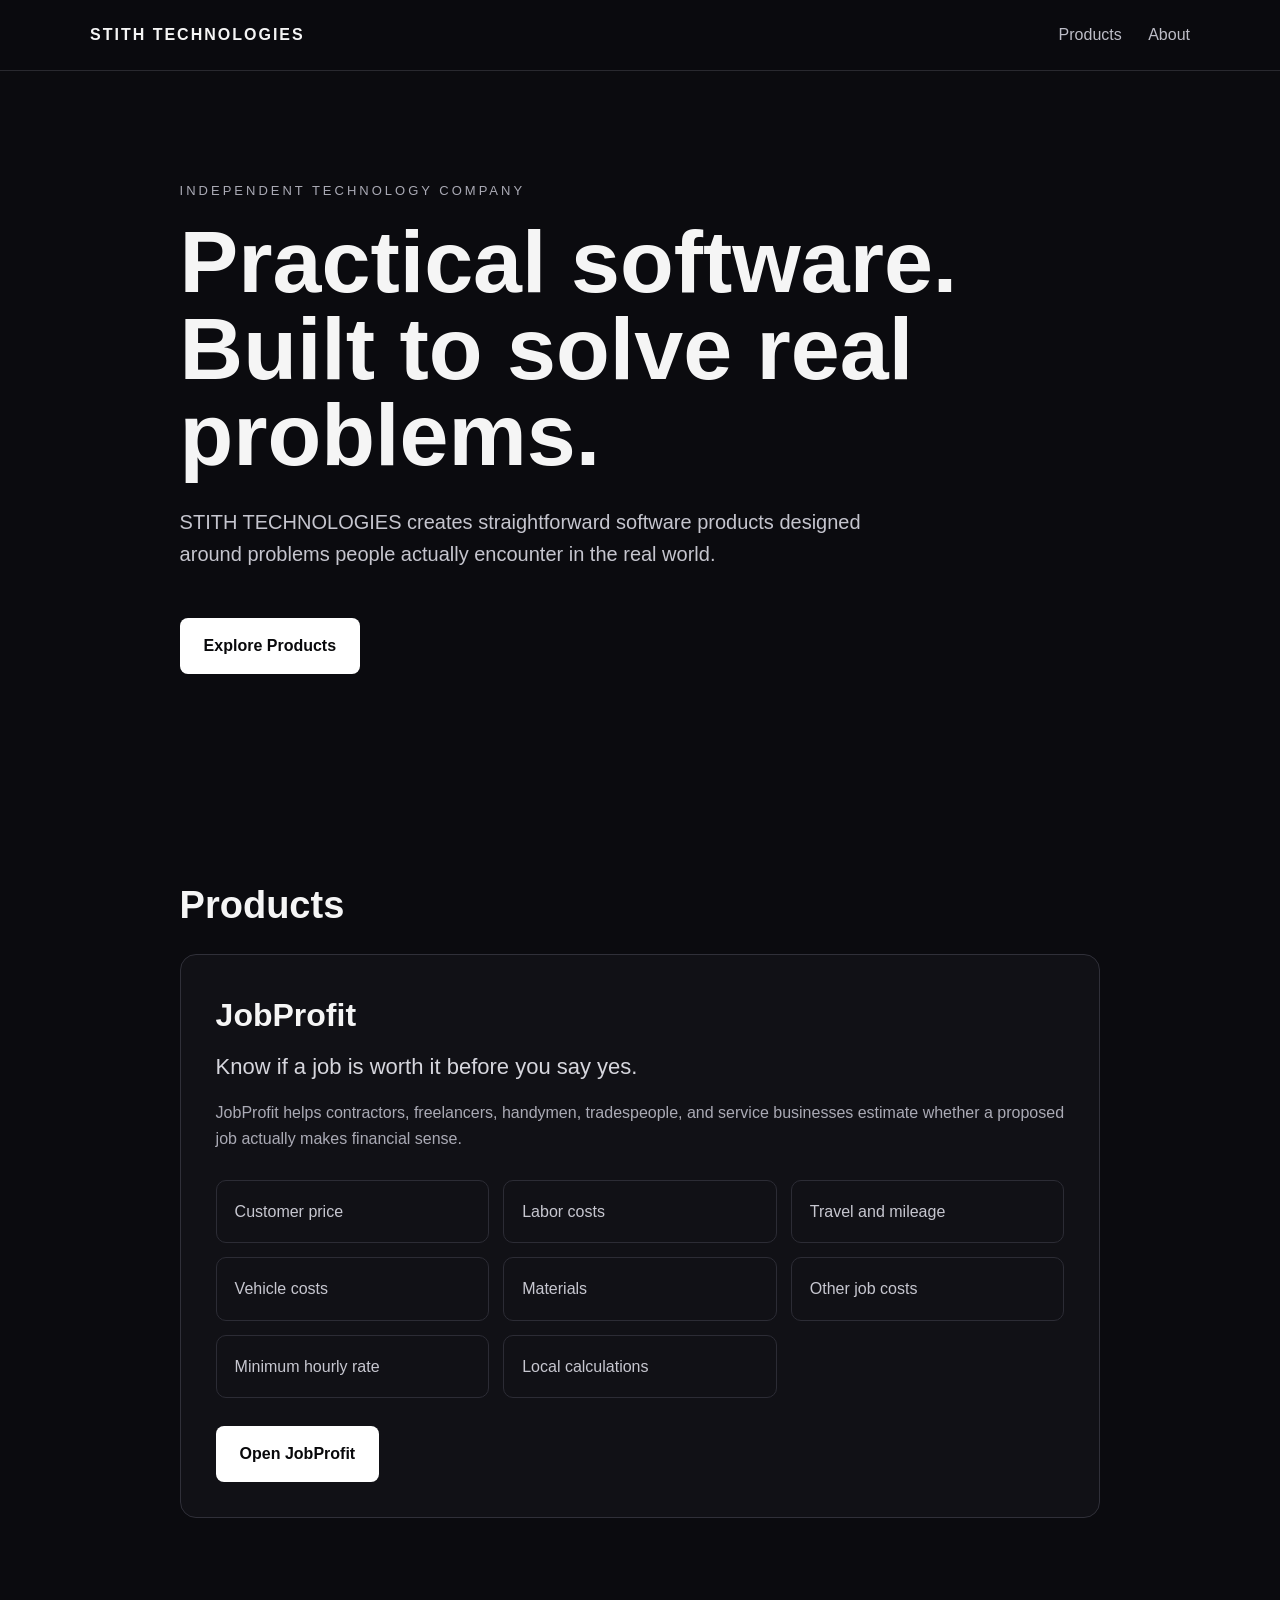
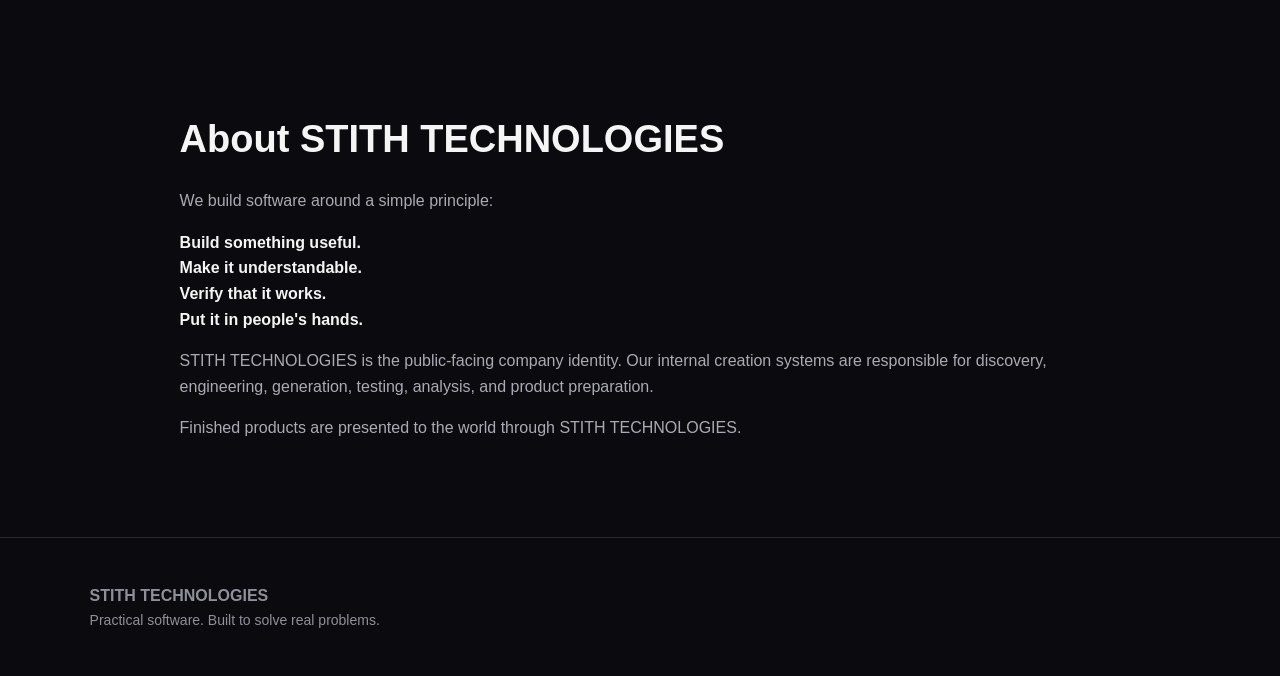
==== index.html @ 2377e305 "Initial public JobProfit release" ====
﻿<!DOCTYPE html>
<html lang="en">
<head>
<meta charset="UTF-8">
<meta name="viewport" content="width=device-width, initial-scale=1.0">
<title>STITH TECHNOLOGIES</title>
<meta name="description" content="STITH TECHNOLOGIES builds practical software designed to solve real-world problems.">
<style>
* {
    box-sizing: border-box;
}

html {
    scroll-behavior: smooth;
}

body {
    margin: 0;
    font-family: Arial, Helvetica, sans-serif;
    background: #0b0b0f;
    color: #f5f5f5;
    line-height: 1.6;
}

a {
    color: inherit;
}

header {
    border-bottom: 1px solid #29292f;
    padding: 22px 7%;
    position: sticky;
    top: 0;
    background: rgba(11,11,15,.96);
    backdrop-filter: blur(10px);
    z-index: 10;
}

.nav {
    max-width: 1100px;
    margin: auto;
    display: flex;
    justify-content: space-between;
    align-items: center;
}

.brand {
    font-weight: 800;
    letter-spacing: 2px;
}

.nav a {
    text-decoration: none;
    margin-left: 22px;
    color: #bdbdc7;
}

.nav a:hover {
    color: white;
}

.hero {
    max-width: 1100px;
    margin: auto;
    padding: 110px 7% 90px;
}

.eyebrow {
    color: #aaaab5;
    letter-spacing: 3px;
    text-transform: uppercase;
    font-size: 13px;
}

h1 {
    font-size: clamp(48px, 8vw, 88px);
    line-height: .98;
    margin: 18px 0 28px;
    max-width: 900px;
}

.hero p {
    color: #c5c5ce;
    font-size: 20px;
    max-width: 700px;
}

.button {
    display: inline-block;
    margin-top: 28px;
    padding: 15px 24px;
    background: white;
    color: #09090b;
    text-decoration: none;
    font-weight: 700;
    border-radius: 8px;
}

.section {
    max-width: 1100px;
    margin: auto;
    padding: 80px 7%;
}

.section h2 {
    font-size: 38px;
    margin-bottom: 18px;
}

.muted {
    color: #aaaab5;
}

.product {
    border: 1px solid #303039;
    border-radius: 16px;
    padding: 35px;
    background: #111116;
}

.product h3 {
    font-size: 32px;
    margin: 0 0 8px;
}

.tagline {
    font-size: 22px;
    color: #d6d6dd;
}

.features {
    display: grid;
    grid-template-columns: repeat(auto-fit,minmax(220px,1fr));
    gap: 14px;
    margin-top: 28px;
}

.feature {
    border: 1px solid #2c2c35;
    padding: 18px;
    border-radius: 10px;
    color: #c7c7d0;
}

footer {
    border-top: 1px solid #29292f;
    padding: 45px 7%;
    color: #8f8f99;
}

.small {
    font-size: 14px;
}

@media(max-width:700px) {
    header {
        position: static;
    }

    .nav a {
        display: none;
    }

    .hero {
        padding-top: 70px;
    }
}
</style>
</head>

<body>

<header>
    <div class="nav">
        <div class="brand">STITH TECHNOLOGIES</div>
        <div>
            <a href="#products">Products</a>
            <a href="#about">About</a>
        </div>
    </div>
</header>

<main>

<section class="hero">
    <div class="eyebrow">Independent Technology Company</div>

    <h1>Practical software.<br>Built to solve real problems.</h1>

    <p>
        STITH TECHNOLOGIES creates straightforward software products
        designed around problems people actually encounter in the real world.
    </p>

    <a class="button" href="#products">Explore Products</a>
</section>

<section class="section" id="products">
    <h2>Products</h2>

    <div class="product">
        <h3>JobProfit</h3>

        <div class="tagline">
            Know if a job is worth it before you say yes.
        </div>

        <p class="muted">
            JobProfit helps contractors, freelancers, handymen,
            tradespeople, and service businesses estimate whether
            a proposed job actually makes financial sense.
        </p>

        <div class="features">
            <div class="feature">Customer price</div>
            <div class="feature">Labor costs</div>
            <div class="feature">Travel and mileage</div>
            <div class="feature">Vehicle costs</div>
            <div class="feature">Materials</div>
            <div class="feature">Other job costs</div>
            <div class="feature">Minimum hourly rate</div>
            <div class="feature">Local calculations</div>
        </div>

        <a class="button" href="jobprofit/index.html">
            Open JobProfit
        </a>
    </div>
</section>

<section class="section" id="about">
    <h2>About STITH TECHNOLOGIES</h2>

    <p class="muted">
        We build software around a simple principle:
    </p>

    <p>
        <strong>Build something useful.</strong><br>
        <strong>Make it understandable.</strong><br>
        <strong>Verify that it works.</strong><br>
        <strong>Put it in people's hands.</strong>
    </p>

    <p class="muted">
        STITH TECHNOLOGIES is the public-facing company identity.
        Our internal creation systems are responsible for discovery,
        engineering, generation, testing, analysis, and product preparation.
    </p>

    <p class="muted">
        Finished products are presented to the world through STITH TECHNOLOGIES.
    </p>
</section>

</main>

<footer>
    <strong>STITH TECHNOLOGIES</strong>
    <div class="small">
        Practical software. Built to solve real problems.
    </div>
</footer>

</body>
</html>
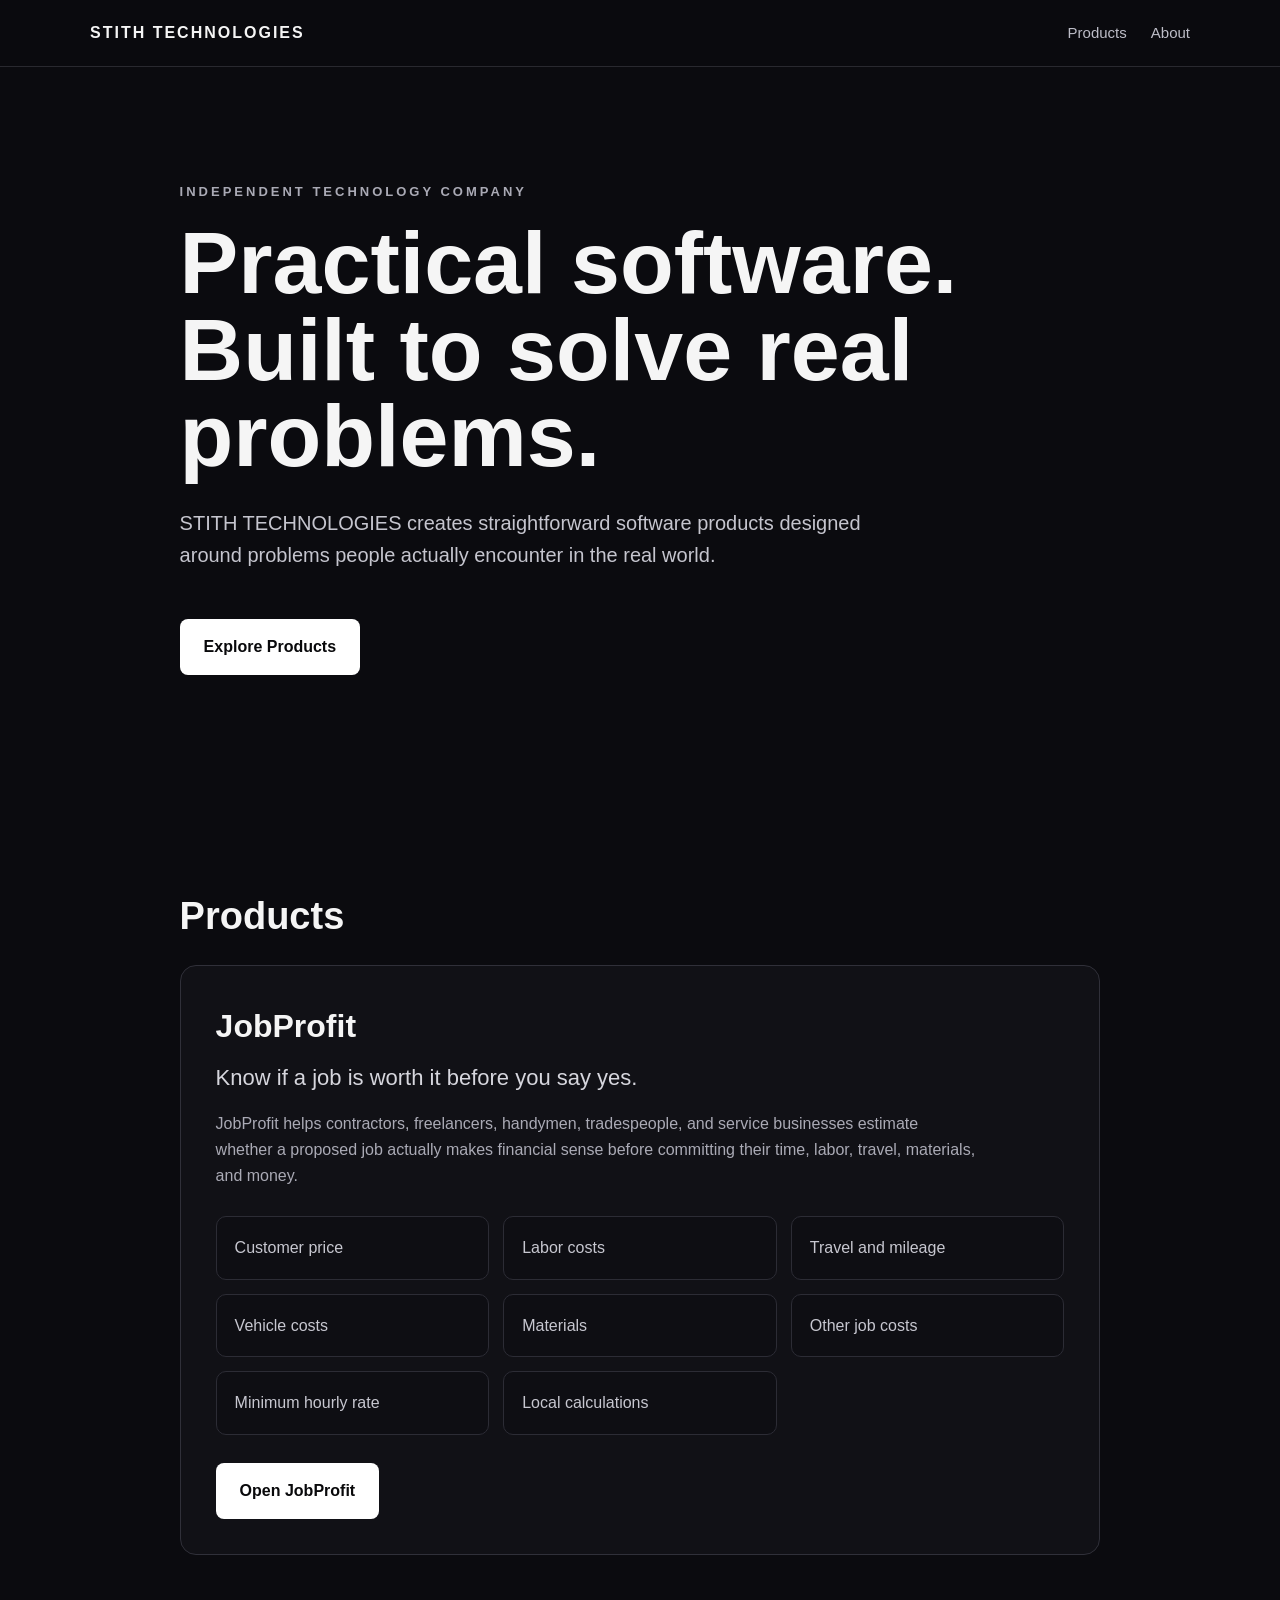
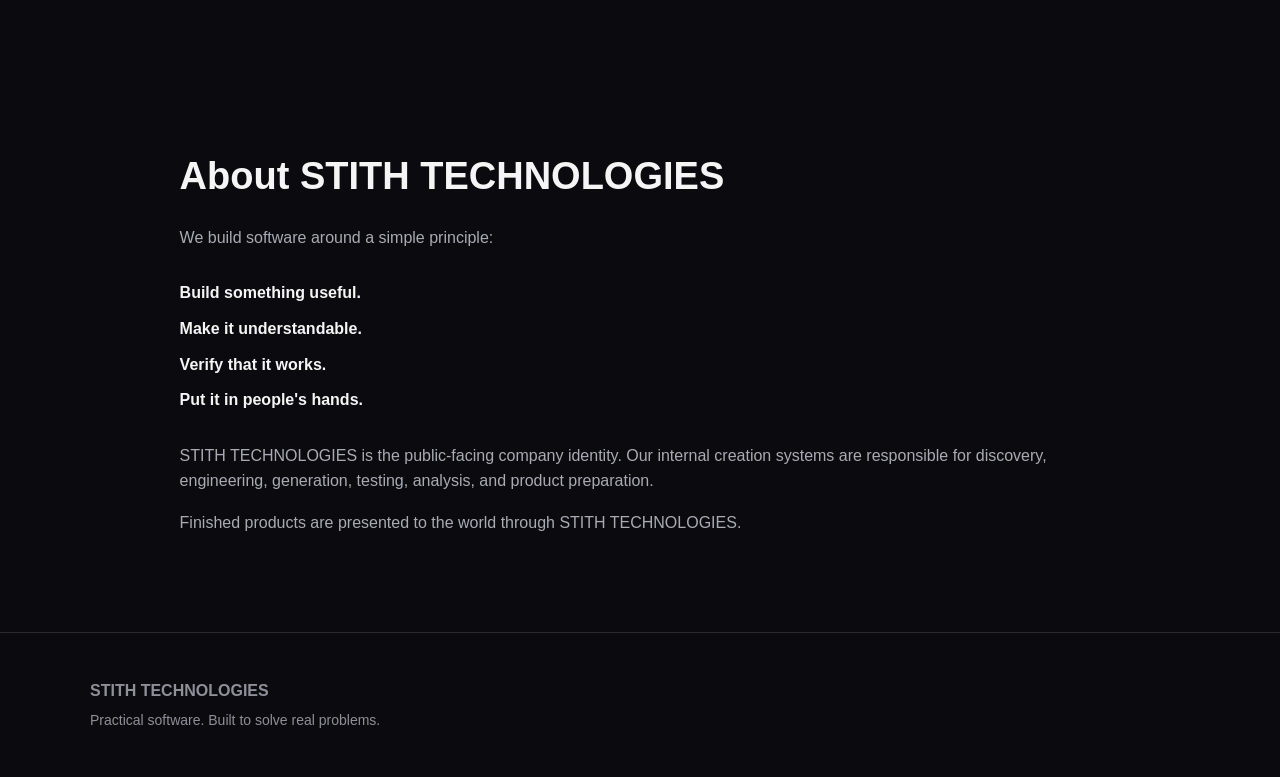
==== commit 9b2e6e92: "Update index.html" ====
--- a/index.html
+++ b/index.html
@@ -2,9 +2,78 @@
 <html lang="en">
 <head>
 <meta charset="UTF-8">
+
 <meta name="viewport" content="width=device-width, initial-scale=1.0">
-<title>STITH TECHNOLOGIES</title>
-<meta name="description" content="STITH TECHNOLOGIES builds practical software designed to solve real-world problems.">
+
+<title>STITH TECHNOLOGIES | Practical Software Built to Solve Real Problems</title>
+
+<meta
+    name="description"
+    content="STITH TECHNOLOGIES creates practical software products designed to solve real-world problems. Explore JobProfit, a simple tool for determining whether a job is financially worth taking."
+>
+
+<meta
+    name="robots"
+    content="index, follow, max-image-preview:large"
+>
+
+<link
+    rel="canonical"
+    href="https://stithtechnologies-del.github.io/JobProfit/"
+>
+
+<meta name="theme-color" content="#0b0b0f">
+
+<!-- Open Graph -->
+<meta property="og:type" content="website">
+<meta property="og:title" content="STITH TECHNOLOGIES | Practical Software">
+<meta
+    property="og:description"
+    content="Practical software built to solve real problems."
+>
+<meta
+    property="og:url"
+    content="https://stithtechnologies-del.github.io/JobProfit/"
+>
+<meta property="og:site_name" content="STITH TECHNOLOGIES">
+
+<!-- Twitter / X -->
+<meta name="twitter:card" content="summary">
+<meta
+    name="twitter:title"
+    content="STITH TECHNOLOGIES | Practical Software"
+>
+<meta
+    name="twitter:description"
+    content="Practical software built to solve real problems."
+>
+
+<!-- Structured Data -->
+<script type="application/ld+json">
+{
+    "@context": "https://schema.org",
+    "@type": "Organization",
+    "name": "STITH TECHNOLOGIES",
+    "url": "https://stithtechnologies-del.github.io/JobProfit/",
+    "description": "Independent technology company creating practical software products designed to solve real-world problems.",
+    "brand": {
+        "@type": "Brand",
+        "name": "STITH TECHNOLOGIES"
+    },
+    "makesOffer": {
+        "@type": "Offer",
+        "itemOffered": {
+            "@type": "SoftwareApplication",
+            "name": "JobProfit",
+            "applicationCategory": "BusinessApplication",
+            "operatingSystem": "Web",
+            "url": "https://stithtechnologies-del.github.io/JobProfit/jobprofit/index.html",
+            "description": "JobProfit helps contractors, freelancers, handymen, tradespeople, and service businesses estimate whether a proposed job makes financial sense."
+        }
+    }
+}
+</script>
+
 <style>
 * {
     box-sizing: border-box;
@@ -28,10 +97,10 @@
 
 header {
     border-bottom: 1px solid #29292f;
-    padding: 22px 7%;
+    padding: 20px 7%;
     position: sticky;
     top: 0;
-    background: rgba(11,11,15,.96);
+    background: rgba(11, 11, 15, 0.97);
     backdrop-filter: blur(10px);
     z-index: 10;
 }
@@ -47,12 +116,19 @@
 .brand {
     font-weight: 800;
     letter-spacing: 2px;
+    white-space: nowrap;
+}
+
+.nav-links {
+    display: flex;
+    align-items: center;
 }
 
 .nav a {
     text-decoration: none;
-    margin-left: 22px;
+    margin-left: 24px;
     color: #bdbdc7;
+    font-size: 15px;
 }
 
 .nav a:hover {
@@ -62,7 +138,7 @@
 .hero {
     max-width: 1100px;
     margin: auto;
-    padding: 110px 7% 90px;
+    padding: 115px 7% 100px;
 }
 
 .eyebrow {
@@ -70,19 +146,20 @@
     letter-spacing: 3px;
     text-transform: uppercase;
     font-size: 13px;
+    font-weight: 700;
 }
 
 h1 {
     font-size: clamp(48px, 8vw, 88px);
-    line-height: .98;
+    line-height: 0.98;
     margin: 18px 0 28px;
-    max-width: 900px;
+    max-width: 950px;
 }
 
 .hero p {
     color: #c5c5ce;
     font-size: 20px;
-    max-width: 700px;
+    max-width: 720px;
 }
 
 .button {
@@ -94,6 +171,12 @@
     text-decoration: none;
     font-weight: 700;
     border-radius: 8px;
+    transition: transform 0.15s ease, opacity 0.15s ease;
+}
+
+.button:hover {
+    transform: translateY(-2px);
+    opacity: 0.9;
 }
 
 .section {
@@ -128,9 +211,13 @@
     color: #d6d6dd;
 }
 
+.product-description {
+    max-width: 760px;
+}
+
 .features {
     display: grid;
-    grid-template-columns: repeat(auto-fit,minmax(220px,1fr));
+    grid-template-columns: repeat(auto-fit, minmax(220px, 1fr));
     gap: 14px;
     margin-top: 28px;
 }
@@ -140,6 +227,17 @@
     padding: 18px;
     border-radius: 10px;
     color: #c7c7d0;
+    background: #0e0e13;
+}
+
+.about-list {
+    margin: 30px 0;
+    padding: 0;
+    list-style: none;
+}
+
+.about-list li {
+    margin: 10px 0;
 }
 
 footer {
@@ -148,22 +246,46 @@
     color: #8f8f99;
 }
 
+.footer-inner {
+    max-width: 1100px;
+    margin: auto;
+}
+
 .small {
     font-size: 14px;
-}
-
-@media(max-width:700px) {
+    margin-top: 6px;
+}
+
+@media(max-width: 700px) {
+
     header {
         position: static;
     }
 
+    .nav {
+        flex-direction: column;
+        gap: 12px;
+    }
+
+    .nav-links {
+        display: flex;
+    }
+
     .nav a {
-        display: none;
+        margin: 0 10px;
     }
 
     .hero {
         padding-top: 70px;
     }
+
+    .product {
+        padding: 25px;
+    }
+
+    h1 {
+        font-size: clamp(44px, 13vw, 68px);
+    }
 }
 </style>
 </head>
@@ -171,76 +293,148 @@
 <body>
 
 <header>
-    <div class="nav">
-        <div class="brand">STITH TECHNOLOGIES</div>
-        <div>
+    <nav class="nav" aria-label="Main navigation">
+
+        <div class="brand">
+            STITH TECHNOLOGIES
+        </div>
+
+        <div class="nav-links">
             <a href="#products">Products</a>
             <a href="#about">About</a>
         </div>
+
+    </nav>
+</header>
+
+<main>
+
+<!-- HERO -->
+
+<section class="hero">
+
+    <div class="eyebrow">
+        Independent Technology Company
     </div>
-</header>
-
-<main>
-
-<section class="hero">
-    <div class="eyebrow">Independent Technology Company</div>
-
-    <h1>Practical software.<br>Built to solve real problems.</h1>
+
+    <h1>
+        Practical software.<br>
+        Built to solve real problems.
+    </h1>
 
     <p>
         STITH TECHNOLOGIES creates straightforward software products
         designed around problems people actually encounter in the real world.
     </p>
 
-    <a class="button" href="#products">Explore Products</a>
+    <a class="button" href="#products">
+        Explore Products
+    </a>
+
 </section>
 
+
+<!-- PRODUCTS -->
+
 <section class="section" id="products">
+
     <h2>Products</h2>
 
     <div class="product">
+
         <h3>JobProfit</h3>
 
         <div class="tagline">
             Know if a job is worth it before you say yes.
         </div>
 
-        <p class="muted">
+        <p class="muted product-description">
             JobProfit helps contractors, freelancers, handymen,
             tradespeople, and service businesses estimate whether
-            a proposed job actually makes financial sense.
+            a proposed job actually makes financial sense before
+            committing their time, labor, travel, materials, and money.
         </p>
 
         <div class="features">
-            <div class="feature">Customer price</div>
-            <div class="feature">Labor costs</div>
-            <div class="feature">Travel and mileage</div>
-            <div class="feature">Vehicle costs</div>
-            <div class="feature">Materials</div>
-            <div class="feature">Other job costs</div>
-            <div class="feature">Minimum hourly rate</div>
-            <div class="feature">Local calculations</div>
+
+            <div class="feature">
+                Customer price
+            </div>
+
+            <div class="feature">
+                Labor costs
+            </div>
+
+            <div class="feature">
+                Travel and mileage
+            </div>
+
+            <div class="feature">
+                Vehicle costs
+            </div>
+
+            <div class="feature">
+                Materials
+            </div>
+
+            <div class="feature">
+                Other job costs
+            </div>
+
+            <div class="feature">
+                Minimum hourly rate
+            </div>
+
+            <div class="feature">
+                Local calculations
+            </div>
+
         </div>
 
-        <a class="button" href="jobprofit/index.html">
+        <a
+            class="button"
+            href="jobprofit/index.html"
+            aria-label="Open JobProfit"
+        >
             Open JobProfit
         </a>
+
     </div>
+
 </section>
 
+
+<!-- ABOUT -->
+
 <section class="section" id="about">
-    <h2>About STITH TECHNOLOGIES</h2>
+
+    <h2>
+        About STITH TECHNOLOGIES
+    </h2>
 
     <p class="muted">
         We build software around a simple principle:
     </p>
 
-    <p>
-        <strong>Build something useful.</strong><br>
-        <strong>Make it understandable.</strong><br>
-        <strong>Verify that it works.</strong><br>
-        <strong>Put it in people's hands.</strong>
-    </p>
+    <ul class="about-list">
+
+        <li>
+            <strong>Build something useful.</strong>
+        </li>
+
+        <li>
+            <strong>Make it understandable.</strong>
+        </li>
+
+        <li>
+            <strong>Verify that it works.</strong>
+        </li>
+
+        <li>
+            <strong>Put it in people's hands.</strong>
+        </li>
+
+    </ul>
 
     <p class="muted">
         STITH TECHNOLOGIES is the public-facing company identity.
@@ -249,17 +443,31 @@
     </p>
 
     <p class="muted">
-        Finished products are presented to the world through STITH TECHNOLOGIES.
+        Finished products are presented to the world through
+        STITH TECHNOLOGIES.
     </p>
+
 </section>
 
 </main>
 
+
+<!-- FOOTER -->
+
 <footer>
-    <strong>STITH TECHNOLOGIES</strong>
-    <div class="small">
-        Practical software. Built to solve real problems.
+
+    <div class="footer-inner">
+
+        <strong>
+            STITH TECHNOLOGIES
+        </strong>
+
+        <div class="small">
+            Practical software. Built to solve real problems.
+        </div>
+
     </div>
+
 </footer>
 
 </body>
